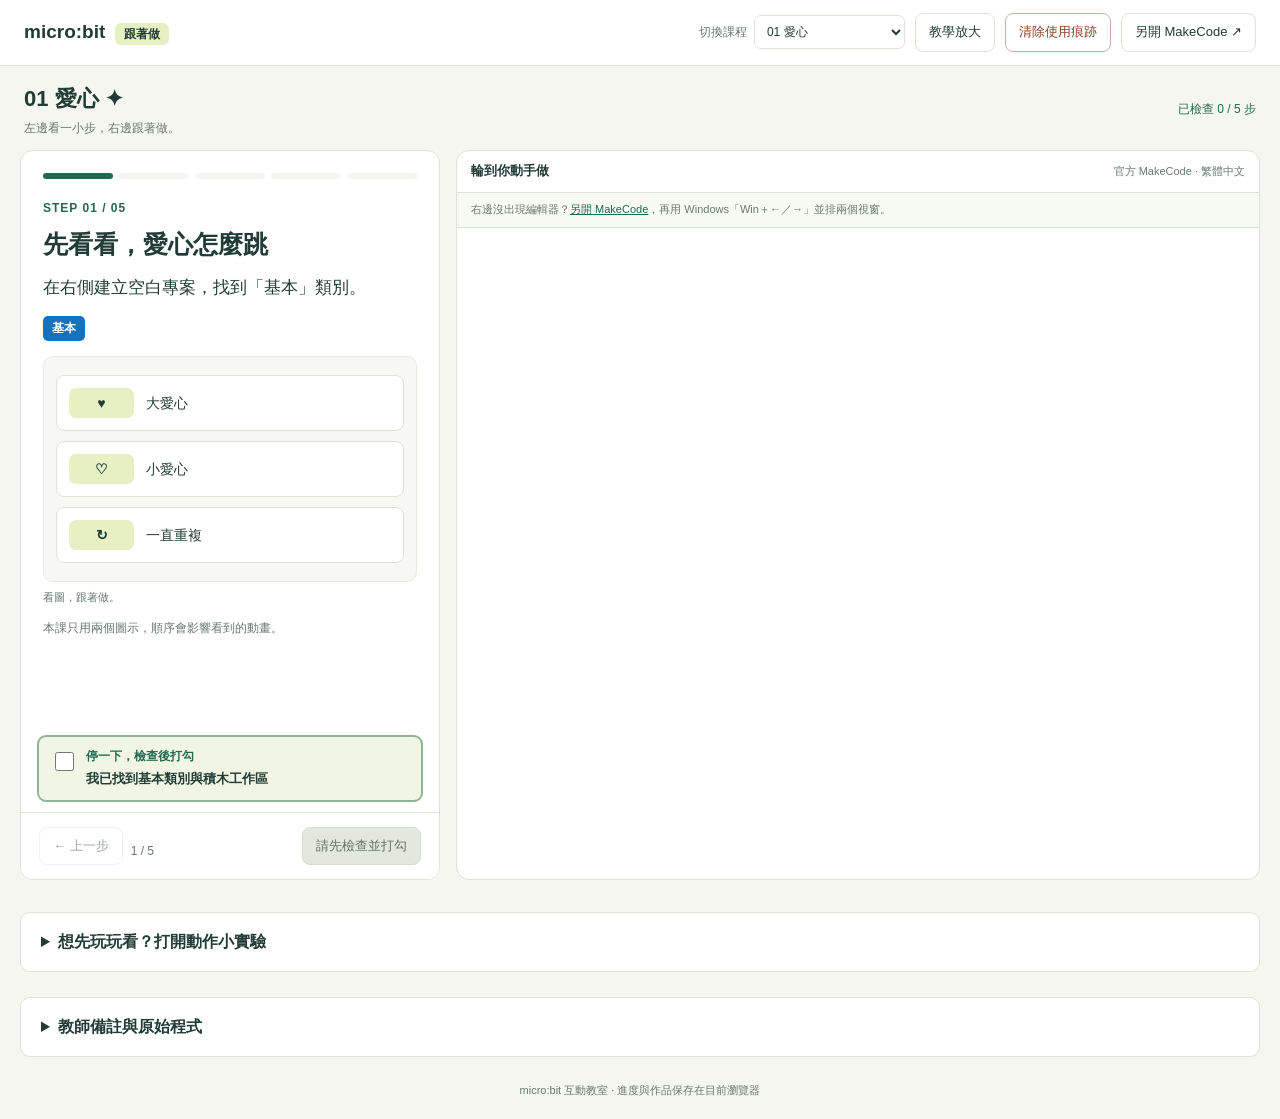
==== lesson01.html @ cfb5230d "Complete lessons 01–07 and add advanced clap-light lesson with guided blocks" ====
<!doctype html>
<html lang="zh-Hant"><head><meta charset="utf-8"><meta name="viewport" content="width=device-width,initial-scale=1"><meta name="description" content="01 愛心：看積木圖，一步一步在 MakeCode 跟著做。"><title>01 愛心｜micro:bit 跟著做</title><link rel="stylesheet" href="guided.css"><script src="lessons01.js" defer></script><script src="guide-steps01.js" defer></script><script src="sim-foundations.js" defer></script><script src="guided.js" defer></script></head>
<body data-lesson="01" data-course-label="01"><header><a href="index.html" class="brand" title="回課程封面">micro:bit<span>跟著做</span></a><nav aria-label="操作工具"><label class="course-select">切換課程 <select id="courseSelect" aria-label="切換課程"><option value="lesson01.html">01 愛心</option><option value="lesson02.html">02 心情按鈕</option><option value="lesson03.html">03 骰子</option><option value="lesson04.html">04 引腳</option><option value="lesson05.html">05 悄悄話</option><option value="lesson06.html">06 寵物</option><option value="lesson07.html">07 倒數</option><option value="lesson08.html">08 拍手燈</option><option value="lesson08advanced.html">08 拍手燈進階</option><option value="lesson09.html">09 吹走</option><option value="lesson10.html">10 校園紀錄</option><option value="lesson11.html">11 電子羅盤</option><option value="lesson12.html">12 抓寶（接續 L11）</option></select></label><button id="layoutToggle" class="button" aria-pressed="false">教學放大</button><button id="clearUsage" class="button clear-usage" title="清除本站各課進度與內嵌 MakeCode 積木">清除使用痕跡</button><a class="button" href="https://makecode.microbit.org/?lang=zh-TW" target="_blank" rel="noopener">另開 MakeCode ↗</a></nav></header>
<div class="topline"><div><h1>01 愛心 <span aria-hidden="true">✦</span></h1><p>左邊看一小步，右邊跟著做。</p></div><div class="progress-status"><span id="journey" class="status" aria-live="polite"></span><span id="clearStatus" class="status" role="status"></span></div></div>
<main><section class="workspace" aria-label="教學與 MakeCode 對照"><article class="guide"><div class="guide-scroll" id="guideScroll"><nav id="stepDots" class="step-progress" aria-label="選擇教學步驟"></nav><div id="stepNumber" class="step-number"></div><h2 id="stepTitle"></h2><p id="instruction" class="instruction"></p><div id="categoryPath" class="path" aria-label="積木類別"></div><div id="diagram" class="diagram"><div id="fallbackBlocks" class="blocks"></div><img id="officialBlocks" class="official-blocks" hidden alt=""></div><p class="official-state"><span id="renderStatus"></span> <a id="pictureZoom" href="#" target="_blank" rel="noopener" hidden>看大圖 ↗</a></p><p id="stepHint" class="hint"></p></div><label class="check"><input id="stepCheck" type="checkbox"><span><small class="check-heading">停一下，檢查後打勾</small><span id="checkText"></span></span></label><div class="step-nav"><button id="prev" class="button">← 上一步</button><span id="counter" class="hint"></span><button id="next" class="button primary">下一步 →</button></div></article>
<section class="editor" aria-label="MakeCode 編輯器"><div class="editor-toolbar"><strong>輪到你動手做</strong><small id="editorSaveStatus" role="status">官方 MakeCode · 繁體中文</small></div><p class="editor-note">右邊沒出現編輯器？<a href="https://makecode.microbit.org/?lang=zh-TW" target="_blank" rel="noopener">另開 MakeCode</a>，再用 Windows「Win＋←／→」並排兩個視窗。</p><iframe id="makecode" title="官方 MakeCode 積木編輯器" src="https://makecode.microbit.org/?lang=zh-TW&amp;controller=1" allow="usb; serial" referrerpolicy="strict-origin-when-cross-origin"></iframe></section></section>
<details class="extras" id="extraPanel"><summary>想先玩玩看？打開動作小實驗</summary><div class="extra-grid"><section><div class="record-buttons"><button class="button primary" data-demo-event="cycle">看一輪愛心</button><button id="demoReset" class="button">回到開機</button></div><p id="demoStatus" class="status" aria-live="polite"></p><p id="demoAction" class="demo-action" aria-live="polite"></p><button id="demoNext" class="button">看下一個動作 →</button><ol id="demoTrace" class="trace"></ol></section><section><h3>一次看清楚一個動作</h3><p>按上方操作，再按「看下一個動作」，觀察先後順序。</p><p class="hint">這裡是網頁動作示意，不執行右側學生程式、不實際播放聲音，也不模擬實體事件排程與持續時間。真正的作品請在右側 MakeCode 測試。</p></section></div></details>
<details class="extras"><summary>教師備註與原始程式</summary><div class="teacher-info"><ul><li>原檔只有一個重複無限次，先大愛心、再小愛心；沒有按鈕，也沒有另加暫停積木。</li><li>每一步檢查後打勾才能前進。「清除使用痕跡」會清除本站所有課程進度與內嵌作品，與實體板子的動作不同。</li><li>原始 HEX 未修改；網頁及模擬器驗證不代表實體硬體驗收。</li></ul><p>本課依上課原檔編排。</p><details><summary>查看上課原始程式（JavaScript）</summary><pre><code id="originalCode"></code></pre></details><button id="resetGuide" class="button">清除這個瀏覽器的步驟勾選</button><p id="storageStatus" class="status" aria-live="polite"></p></div></details></main><footer>micro:bit 互動教室 · 進度與作品保存在目前瀏覽器</footer></body></html>
---- guided.css ----
:root{--bg:#f4f6ef;--ink:#213c35;--muted:#68796f;--line:#dce4d9;--green:#246851;--lime:#e6f0c2;--input:#c32676;--basic:#1671bf;--loop:#187d3d;--logic:#087f9a;--variable:#aa321e;--math:#70429c;--led:#8547ae}*{box-sizing:border-box}body{margin:0;font:16px/1.6 "Segoe UI","Microsoft JhengHei",sans-serif;color:var(--ink);background:var(--bg)}button,a,input{font:inherit}button,a{touch-action:manipulation}button{cursor:pointer}button:disabled{cursor:default;opacity:.45}a{color:inherit}button:focus-visible,a:focus-visible,summary:focus-visible{outline:3px solid #dd9b29;outline-offset:3px}header{height:66px;display:flex;align-items:center;justify-content:space-between;padding:0 24px;gap:20px;border-bottom:1px solid var(--line);background:#fff}.brand{font-weight:800;font-size:19px;text-decoration:none}.brand span{font-size:12px;background:var(--lime);padding:4px 9px;border-radius:6px;margin-left:10px}header nav{display:flex;gap:10px;align-items:center}.button{display:inline-flex;align-items:center;justify-content:center;gap:6px;padding:8px 13px;border:1px solid var(--line);border-radius:8px;background:white;color:var(--ink);font-size:13px;text-decoration:none}.button.primary{background:var(--green);border-color:var(--green);color:white}.topline{padding:15px 24px 12px;display:flex;justify-content:space-between;gap:20px;align-items:center}.topline h1{font-size:22px;margin:0}.topline p{font-size:12px;color:var(--muted);margin:3px 0 0}.workspace{display:grid;grid-template-columns:minmax(350px,420px) minmax(0,1fr);gap:16px;padding:0 20px 20px;height:calc(100vh - 150px);min-height:650px}.guide,.editor{border:1px solid var(--line);border-radius:13px;background:white;overflow:hidden;min-width:0}.guide{display:flex;flex-direction:column}.guide-scroll{overflow-y:auto;flex:1;padding:22px}.step-progress{display:flex;gap:6px;margin-bottom:20px}.step-dot{flex:1;height:6px;padding:0;border:0;border-radius:6px;background:#e0e7db}.step-dot.active{background:var(--green)}.step-dot.done{background:#91b494}.step-number{font-size:12px;color:var(--green);letter-spacing:1px;font-weight:bold}h2{font-size:25px;line-height:1.3;margin:9px 0 14px}.instruction{font-size:17px;margin:0 0 15px}.path{display:flex;flex-wrap:wrap;align-items:center;gap:6px;margin:15px 0;font-size:12px}.chip{padding:3px 9px;border-radius:5px;color:white;font-weight:bold}.input{background:var(--input)}.basic{background:var(--basic)}.loop{background:var(--loop)}.logic{background:var(--logic)}.variable{background:var(--variable)}.math{background:var(--math)}.led-category{background:var(--led)}.diagram{background:#f7f8f3;border:1px solid #e5eadf;border-radius:10px;padding:18px 12px;min-height:130px;overflow-x:auto}.blocks{font-size:14px;color:white;min-width:245px;line-height:1.7}.block{padding:8px 12px;border-radius:6px;margin:3px 0;position:relative;box-shadow:inset 0 -2px #0002;font-weight:600}.block:not(.hat):before{content:'';position:absolute;left:16px;top:-3px;width:17px;height:5px;background:inherit;border-radius:0 0 3px 3px}.hat{border-radius:18px 18px 6px 6px}.nest{border-left:10px solid var(--basic);padding:4px 0 4px 10px;background:#fff8;margin-top:-5px}.nest.loop-border{border-color:var(--loop)}.nest.logic-border{border-color:var(--logic)}.slot{background:#fff;color:#333;border-radius:12px;display:inline-block;min-width:23px;text-align:center;padding:0 6px}.new{outline:3px solid #f2c745;outline-offset:3px}.block-caption{font-size:11px;color:var(--muted);margin:8px 0 0}.official-blocks{display:block;max-width:none;height:auto;min-width:220px;width:100%;object-fit:contain;object-position:left top}.diagram.has-official .blocks{display:none}.official-state{font-size:11px;color:var(--muted);margin:7px 0}.check{display:flex;gap:9px;font-size:13px;margin:20px 0 4px;align-items:flex-start}.check input{margin-top:5px;accent-color:var(--green)}.hint{font-size:12px;color:var(--muted);margin:12px 0 0}.step-nav{display:flex;gap:8px;padding:14px 18px;border-top:1px solid var(--line);align-items:center;background:#fff}.step-nav .primary{margin-left:auto}.editor{display:flex;flex-direction:column}.editor-toolbar{display:flex;justify-content:space-between;padding:10px 14px;align-items:center;gap:10px;border-bottom:1px solid var(--line);font-size:13px}.editor-toolbar small{font-size:11px;color:var(--muted)}iframe#makecode{width:100%;height:100%;border:0;flex:1;min-height:520px}.editor-note{font-size:11px;color:var(--muted);margin:0;padding:8px 14px;border-bottom:1px solid var(--line);background:#f7f9f3}.editor-note a{color:var(--green)}.prep-flow{display:flex;flex-direction:column;gap:10px}.prep-flow>div{display:flex;align-items:center;gap:12px;background:white;border:1px solid var(--line);padding:12px;border-radius:8px}.prep-flow b{display:grid;place-items:center;width:30px;height:30px;flex-shrink:0;background:var(--lime);border-radius:50%}.prep-flow p{margin:0;font-size:14px}.extras{margin:12px 20px 25px;border:1px solid var(--line);border-radius:10px;background:white;padding:16px 20px}.extras summary{cursor:pointer;font-weight:600}.extra-grid{display:grid;grid-template-columns:1fr 1fr;gap:25px;margin-top:20px}.extra-grid details{margin:10px 0}pre{background:#183a30;color:#e9f2d7;padding:15px;overflow:auto;border-radius:8px;font:12px/1.7 Consolas,monospace}.demo-board{width:230px;padding:18px;background:#243e35;color:white;border-radius:12px;margin:15px auto}.grid{display:grid;grid-template-columns:repeat(5,21px);gap:6px;justify-content:center;margin:12px 0}.pixel{width:21px;height:21px;background:#455048;border-radius:3px}.pixel.on{background:#ff7b62;box-shadow:0 0 6px #ff7b6250}.leds25{display:grid;grid-template-columns:repeat(5,17px);gap:5px;margin:10px auto;width:max-content}.leds25 span{width:17px;height:17px;background:#fff8;border:1px solid #fff;border-radius:2px}.mini-actions{display:flex;flex-wrap:wrap;justify-content:center;gap:6px}.sound-control{display:flex;align-items:center;gap:10px;font-size:13px;margin:12px 0}.sound-control input{width:100%;accent-color:var(--green)}.trace{padding-left:20px;font-size:12px}.status{font-size:12px;color:var(--green);min-height:20px}.big-arrow{font-size:38px;color:var(--green);text-align:center;line-height:1.3}.point-row{display:flex;align-items:center;justify-content:center;gap:15px;padding:15px 0}.point{display:grid;place-items:center;background:#fce2bb;border:2px solid #dc9442;border-radius:12px;width:86px;height:70px;color:#6a481f;font-weight:bold}.teacher-info{font-size:13px;color:var(--muted)}.teacher-info li{margin:7px 0}.compact .editor{display:none}.compact .workspace{grid-template-columns:minmax(300px,650px);justify-content:center;height:auto;min-height:0}.compact .guide-scroll{overflow:visible}.compact .diagram{max-height:none}.compact .topline{justify-content:center}.compact .guide{min-height:660px}footer{padding:0 24px 20px;color:var(--muted);font-size:11px;text-align:center}.renderer-frame{position:absolute;left:0;top:0;width:1px;height:1px;opacity:0;pointer-events:none}[hidden]{display:none!important}@media(max-width:1050px){.workspace{grid-template-columns:340px minmax(0,1fr);padding:0 12px 12px;gap:10px}.guide-scroll{padding:18px}header{padding:0 15px}.topline{padding:12px 16px}.topline p{max-width:320px}}@media(max-width:760px){header{height:auto;min-height:65px;flex-wrap:wrap;padding:12px 16px;gap:10px}header nav{flex-wrap:wrap}.topline{align-items:flex-start}.topline h1{font-size:20px}.topline>span{display:none}.workspace{display:flex;flex-direction:column;height:auto;min-height:0}.guide-scroll{overflow:visible}.guide{min-height:600px}.editor{height:750px}.extra-grid{grid-template-columns:1fr}.button{font-size:12px}.extras{margin:12px}.compact .workspace{display:flex}.official-blocks{max-width:550px}.step-nav{position:sticky;bottom:0}.editor-toolbar{flex-wrap:wrap}}@media(prefers-reduced-motion:reduce){*{scroll-behavior:auto!important}}
.official-blocks{width:auto;max-width:100%;max-height:310px;margin:0 auto}.nest.input-border{border-color:var(--input)}
.blocks .prep-flow{color:var(--ink)}.blocks .prep-flow b{width:auto;min-width:65px;padding:0 8px;border-radius:7px}.blocks [role=status]{color:var(--green);font-size:12px}
body[data-lesson="11"] .official-blocks,body[data-lesson="12"] .official-blocks{width:100%;max-height:none}
.radio-category{background:#d80bad}.music-category{background:#c63050}.demo-action{font-size:24px;font-weight:700;background:var(--lime);border-radius:10px;padding:16px}.current-action{font-weight:bold;color:var(--green)}body[data-course-label] .official-blocks{width:100%;max-height:none}
.check{padding:14px;background:#f0f5e4;border:2px solid #91b494;border-radius:9px;font-weight:600}.check input{width:19px;height:19px;flex-shrink:0}.step-dot:disabled{opacity:.4;cursor:not-allowed}.step-nav .primary:disabled{background:#e3e8df;color:#63725c;border-color:#d3ddcb;opacity:1;cursor:not-allowed}
.check-heading{display:block;font-size:12px;color:var(--green);margin-bottom:5px}
.guide>.check{margin:10px 16px;padding:10px 12px;flex-shrink:0;font-size:13px}.guide>.check .check-heading{margin-bottom:3px}.step-nav{flex-shrink:0}.official-blocks{max-height:270px}
.course-select{display:flex;align-items:center;gap:7px;font-size:12px;color:var(--muted)}.course-select select{font:inherit;padding:8px;border:1px solid var(--line);background:white;border-radius:7px;color:var(--ink)}
.clear-usage{border-color:#d1ada1;color:#8d3f29}.clear-usage:hover{background:#fff0e8}.progress-status{display:flex;flex-direction:column;align-items:flex-end;font-size:12px}.progress-status .status{min-height:0}
.prep-flow{color:var(--ink)}
.data-category{background:#007b83}.nest.data-category-border{border-color:#007b83}.record-buttons{display:flex;flex-wrap:wrap;gap:8px}.record-table{overflow:auto;max-height:330px}.record-table table{width:100%;border-collapse:collapse;font-size:14px}.record-table th,.record-table td{border:1px solid var(--line);padding:8px;text-align:center}.record-table th{background:#eef3e8}.record-table caption{text-align:left;font-weight:600;padding:10px 0}
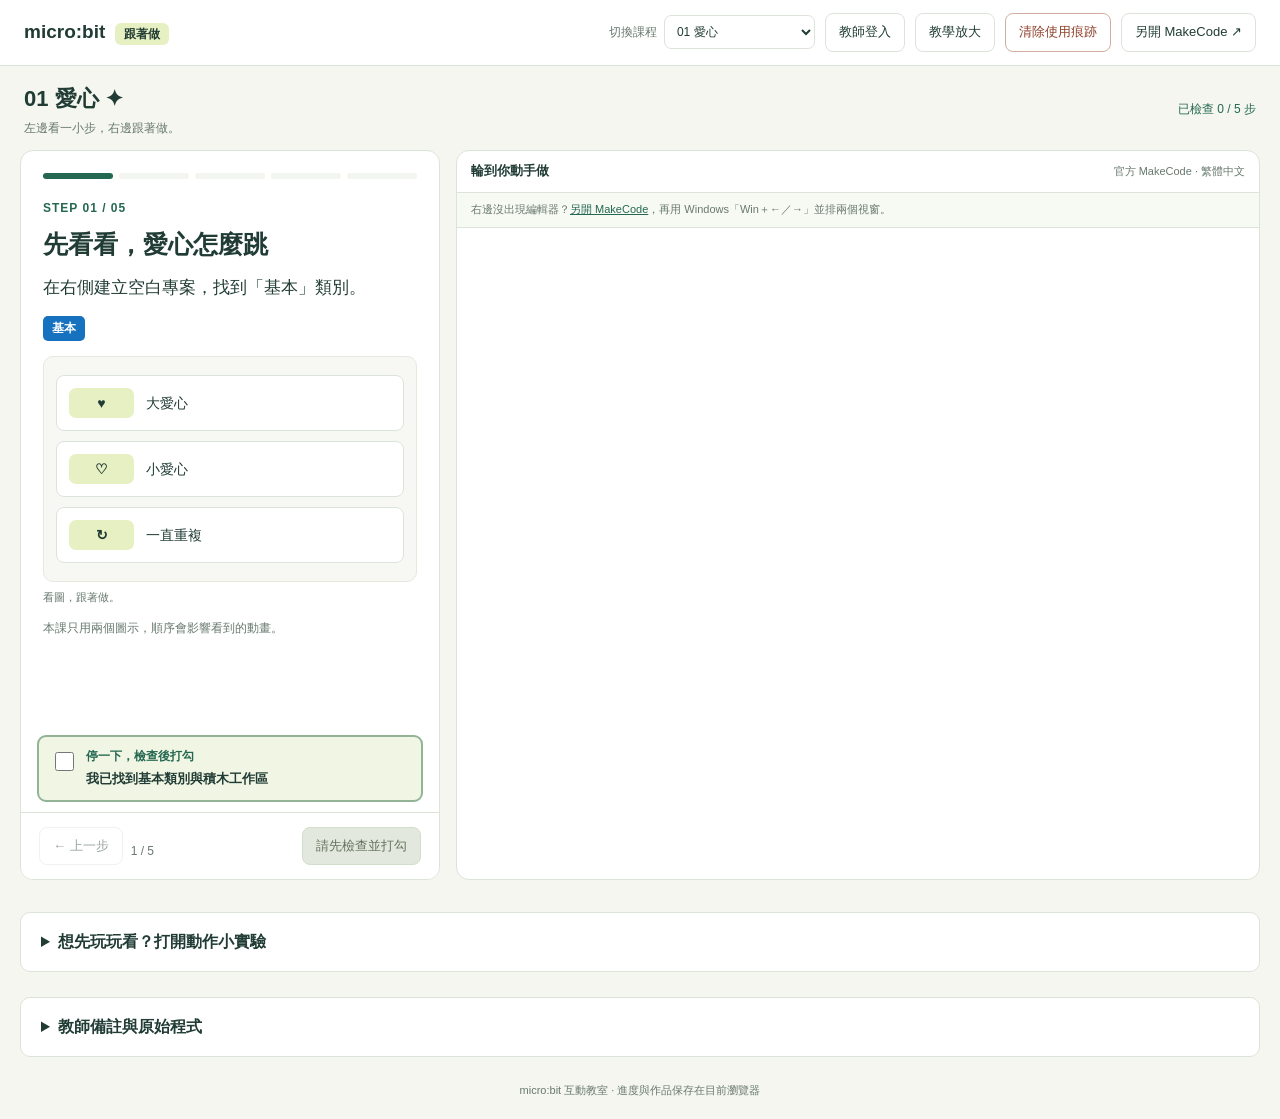
==== commit 196c05ff: "新增校內教師登入與跨電腦教學進度同步" ====
--- a/lesson01.html
+++ b/lesson01.html
@@ -1,8 +1,8 @@
-<!doctype html>
-<html lang="zh-Hant"><head><meta charset="utf-8"><meta name="viewport" content="width=device-width,initial-scale=1"><meta name="description" content="01 愛心：看積木圖，一步一步在 MakeCode 跟著做。"><title>01 愛心｜micro:bit 跟著做</title><link rel="stylesheet" href="guided.css"><script src="lessons01.js" defer></script><script src="guide-steps01.js" defer></script><script src="sim-foundations.js" defer></script><script src="guided.js" defer></script></head>
-<body data-lesson="01" data-course-label="01"><header><a href="index.html" class="brand" title="回課程封面">micro:bit<span>跟著做</span></a><nav aria-label="操作工具"><label class="course-select">切換課程 <select id="courseSelect" aria-label="切換課程"><option value="lesson01.html">01 愛心</option><option value="lesson02.html">02 心情按鈕</option><option value="lesson03.html">03 骰子</option><option value="lesson04.html">04 引腳</option><option value="lesson05.html">05 悄悄話</option><option value="lesson06.html">06 寵物</option><option value="lesson07.html">07 倒數</option><option value="lesson08.html">08 拍手燈</option><option value="lesson08advanced.html">08 拍手燈進階</option><option value="lesson09.html">09 吹走</option><option value="lesson10.html">10 校園紀錄</option><option value="lesson11.html">11 電子羅盤</option><option value="lesson12.html">12 抓寶（接續 L11）</option></select></label><button id="layoutToggle" class="button" aria-pressed="false">教學放大</button><button id="clearUsage" class="button clear-usage" title="清除本站各課進度與內嵌 MakeCode 積木">清除使用痕跡</button><a class="button" href="https://makecode.microbit.org/?lang=zh-TW" target="_blank" rel="noopener">另開 MakeCode ↗</a></nav></header>
-<div class="topline"><div><h1>01 愛心 <span aria-hidden="true">✦</span></h1><p>左邊看一小步，右邊跟著做。</p></div><div class="progress-status"><span id="journey" class="status" aria-live="polite"></span><span id="clearStatus" class="status" role="status"></span></div></div>
-<main><section class="workspace" aria-label="教學與 MakeCode 對照"><article class="guide"><div class="guide-scroll" id="guideScroll"><nav id="stepDots" class="step-progress" aria-label="選擇教學步驟"></nav><div id="stepNumber" class="step-number"></div><h2 id="stepTitle"></h2><p id="instruction" class="instruction"></p><div id="categoryPath" class="path" aria-label="積木類別"></div><div id="diagram" class="diagram"><div id="fallbackBlocks" class="blocks"></div><img id="officialBlocks" class="official-blocks" hidden alt=""></div><p class="official-state"><span id="renderStatus"></span> <a id="pictureZoom" href="#" target="_blank" rel="noopener" hidden>看大圖 ↗</a></p><p id="stepHint" class="hint"></p></div><label class="check"><input id="stepCheck" type="checkbox"><span><small class="check-heading">停一下，檢查後打勾</small><span id="checkText"></span></span></label><div class="step-nav"><button id="prev" class="button">← 上一步</button><span id="counter" class="hint"></span><button id="next" class="button primary">下一步 →</button></div></article>
-<section class="editor" aria-label="MakeCode 編輯器"><div class="editor-toolbar"><strong>輪到你動手做</strong><small id="editorSaveStatus" role="status">官方 MakeCode · 繁體中文</small></div><p class="editor-note">右邊沒出現編輯器？<a href="https://makecode.microbit.org/?lang=zh-TW" target="_blank" rel="noopener">另開 MakeCode</a>，再用 Windows「Win＋←／→」並排兩個視窗。</p><iframe id="makecode" title="官方 MakeCode 積木編輯器" src="https://makecode.microbit.org/?lang=zh-TW&amp;controller=1" allow="usb; serial" referrerpolicy="strict-origin-when-cross-origin"></iframe></section></section>
-<details class="extras" id="extraPanel"><summary>想先玩玩看？打開動作小實驗</summary><div class="extra-grid"><section><div class="record-buttons"><button class="button primary" data-demo-event="cycle">看一輪愛心</button><button id="demoReset" class="button">回到開機</button></div><p id="demoStatus" class="status" aria-live="polite"></p><p id="demoAction" class="demo-action" aria-live="polite"></p><button id="demoNext" class="button">看下一個動作 →</button><ol id="demoTrace" class="trace"></ol></section><section><h3>一次看清楚一個動作</h3><p>按上方操作，再按「看下一個動作」，觀察先後順序。</p><p class="hint">這裡是網頁動作示意，不執行右側學生程式、不實際播放聲音，也不模擬實體事件排程與持續時間。真正的作品請在右側 MakeCode 測試。</p></section></div></details>
-<details class="extras"><summary>教師備註與原始程式</summary><div class="teacher-info"><ul><li>原檔只有一個重複無限次，先大愛心、再小愛心；沒有按鈕，也沒有另加暫停積木。</li><li>每一步檢查後打勾才能前進。「清除使用痕跡」會清除本站所有課程進度與內嵌作品，與實體板子的動作不同。</li><li>原始 HEX 未修改；網頁及模擬器驗證不代表實體硬體驗收。</li></ul><p>本課依上課原檔編排。</p><details><summary>查看上課原始程式（JavaScript）</summary><pre><code id="originalCode"></code></pre></details><button id="resetGuide" class="button">清除這個瀏覽器的步驟勾選</button><p id="storageStatus" class="status" aria-live="polite"></p></div></details></main><footer>micro:bit 互動教室 · 進度與作品保存在目前瀏覽器</footer></body></html>
+<!doctype html>
+<html lang="zh-Hant"><head><meta charset="utf-8"><meta name="viewport" content="width=device-width,initial-scale=1"><meta name="description" content="01 愛心：看積木圖，一步一步在 MakeCode 跟著做。"><title>01 愛心｜micro:bit 跟著做</title><link rel="stylesheet" href="guided.css"><script src="lessons01.js" defer></script><script src="guide-steps01.js" defer></script><script src="sim-foundations.js" defer></script><link rel="stylesheet" href="teacher-mode.css?v=20261126"><script src="teacher-catalog.js" defer></script><script src="teacher-config.js" defer></script><script src="teacher-client.js" defer></script><script src="teacher-lesson.js" defer></script><script src="guided.js?v=teacher-20261126" defer></script></head>
+<body data-lesson="01" data-course-label="01"><header><a href="index.html" class="brand" title="回課程封面">micro:bit<span>跟著做</span></a><nav aria-label="操作工具"><label class="course-select">切換課程 <select id="courseSelect" aria-label="切換課程"><option value="lesson01.html">01 愛心</option><option value="lesson02.html">02 心情按鈕</option><option value="lesson03.html">03 骰子</option><option value="lesson04.html">04 引腳</option><option value="lesson05.html">05 悄悄話</option><option value="lesson06.html">06 寵物</option><option value="lesson07.html">07 倒數</option><option value="lesson08.html">08 拍手燈</option><option value="lesson08advanced.html">08 拍手燈進階</option><option value="lesson09.html">09 吹走</option><option value="lesson10.html">10 校園紀錄</option><option value="lesson11.html">11 電子羅盤</option><option value="lesson12.html">12 抓寶（接續 L11）</option></select></label><a class="button" href="teacher.html">教師登入</a><button id="layoutToggle" class="button" aria-pressed="false">教學放大</button><button id="clearUsage" class="button clear-usage" title="清除本站各課進度與內嵌 MakeCode 積木">清除使用痕跡</button><a class="button" href="https://makecode.microbit.org/?lang=zh-TW" target="_blank" rel="noopener">另開 MakeCode ↗</a></nav></header>
+<div class="topline"><div><h1>01 愛心 <span aria-hidden="true">✦</span></h1><p>左邊看一小步，右邊跟著做。</p></div><div class="progress-status"><span id="journey" class="status" aria-live="polite"></span><span id="clearStatus" class="status" role="status"></span></div></div>
+<main><section class="workspace" aria-label="教學與 MakeCode 對照"><article class="guide"><div class="guide-scroll" id="guideScroll"><nav id="stepDots" class="step-progress" aria-label="選擇教學步驟"></nav><div id="stepNumber" class="step-number"></div><h2 id="stepTitle"></h2><p id="instruction" class="instruction"></p><div id="categoryPath" class="path" aria-label="積木類別"></div><div id="diagram" class="diagram"><div id="fallbackBlocks" class="blocks"></div><img id="officialBlocks" class="official-blocks" hidden alt=""></div><p class="official-state"><span id="renderStatus"></span> <a id="pictureZoom" href="#" target="_blank" rel="noopener" hidden>看大圖 ↗</a></p><p id="stepHint" class="hint"></p></div><label class="check"><input id="stepCheck" type="checkbox"><span><small class="check-heading">停一下，檢查後打勾</small><span id="checkText"></span></span></label><div class="step-nav"><button id="prev" class="button">← 上一步</button><span id="counter" class="hint"></span><button id="next" class="button primary">下一步 →</button></div></article>
+<section class="editor" aria-label="MakeCode 編輯器"><div class="editor-toolbar"><strong>輪到你動手做</strong><small id="editorSaveStatus" role="status">官方 MakeCode · 繁體中文</small></div><p class="editor-note">右邊沒出現編輯器？<a href="https://makecode.microbit.org/?lang=zh-TW" target="_blank" rel="noopener">另開 MakeCode</a>，再用 Windows「Win＋←／→」並排兩個視窗。</p><iframe id="makecode" title="官方 MakeCode 積木編輯器" src="https://makecode.microbit.org/?lang=zh-TW&amp;controller=1" allow="usb; serial" referrerpolicy="strict-origin-when-cross-origin"></iframe></section></section>
+<details class="extras" id="extraPanel"><summary>想先玩玩看？打開動作小實驗</summary><div class="extra-grid"><section><div class="record-buttons"><button class="button primary" data-demo-event="cycle">看一輪愛心</button><button id="demoReset" class="button">回到開機</button></div><p id="demoStatus" class="status" aria-live="polite"></p><p id="demoAction" class="demo-action" aria-live="polite"></p><button id="demoNext" class="button">看下一個動作 →</button><ol id="demoTrace" class="trace"></ol></section><section><h3>一次看清楚一個動作</h3><p>按上方操作，再按「看下一個動作」，觀察先後順序。</p><p class="hint">這裡是網頁動作示意，不執行右側學生程式、不實際播放聲音，也不模擬實體事件排程與持續時間。真正的作品請在右側 MakeCode 測試。</p></section></div></details>
+<details class="extras"><summary>教師備註與原始程式</summary><div class="teacher-info"><ul><li>原檔只有一個重複無限次，先大愛心、再小愛心；沒有按鈕，也沒有另加暫停積木。</li><li>每一步檢查後打勾才能前進。「清除使用痕跡」會清除本站所有課程進度與內嵌作品，與實體板子的動作不同。</li><li>原始 HEX 未修改；網頁及模擬器驗證不代表實體硬體驗收。</li></ul><p>本課依上課原檔編排。</p><details><summary>查看上課原始程式（JavaScript）</summary><pre><code id="originalCode"></code></pre></details><button id="resetGuide" class="button">清除這個瀏覽器的步驟勾選</button><p id="storageStatus" class="status" aria-live="polite"></p></div></details></main><footer>micro:bit 互動教室 · 進度與作品保存在目前瀏覽器</footer></body></html>
--- a/teacher-mode.css
+++ b/teacher-mode.css
@@ -0,0 +1 @@
+.teacher-banner{display:flex;align-items:center;flex-wrap:wrap;gap:10px;margin:0 20px 14px;padding:12px 15px;background:#e8f1d3;border:1px solid #aac690;border-radius:10px;font-size:14px}.teacher-banner strong{color:#234d37}.teacher-banner [role=status]{flex:1;min-width:180px;font-size:13px;color:#35674d}.teacher-banner [role=status].error{color:#a02d25}.teacher-mode .workspace{height:calc(100vh - 215px)}.teacher-mode .workspace[inert]{opacity:.5}.teacher-mode .teacher-banner .button{font-size:13px}@media(max-width:760px){.teacher-banner{margin:0 12px 12px}.teacher-mode .workspace{height:auto}}
